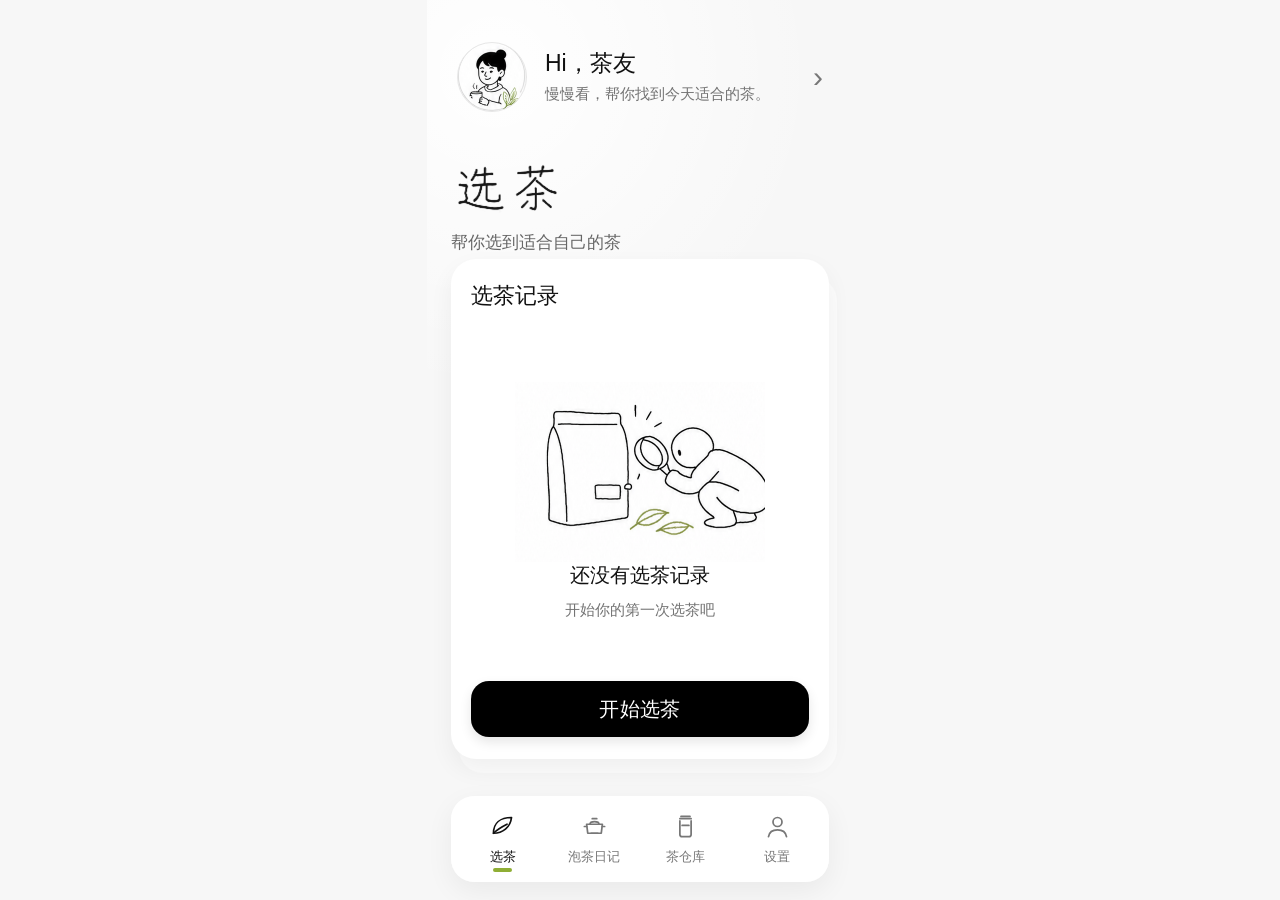
==== index.html @ 0ac6d359 "chore: import guancha competition mvp snapshot" ====
<!doctype html>
<html lang="zh-CN">
  <head>
    <meta charset="UTF-8" />
    <meta name="viewport" content="width=device-width, initial-scale=1.0" />
    <meta name="theme-color" content="#F7F7F7" />
    <title>观茶 · 选茶原型</title>
    <link rel="stylesheet" href="styles.css" />
  </head>
  <body>
    <main class="prototype-shell" aria-label="观茶移动端交互原型">
      <section class="app-screen" id="app" aria-live="polite"></section>
    </main>
    <div class="toast" id="toast" role="status" aria-live="polite"></div>
    <input id="album-input" type="file" accept="image/jpeg,image/png" hidden />
    <input id="camera-input" type="file" accept="image/jpeg,image/png" capture="environment" hidden />
    <input id="candidate-image-input" type="file" accept="image/jpeg,image/png" hidden />
    <script src="frontend/stores.js?v=2"></script>
    <script src="frontend/api-client.js"></script>
    <script src="frontend/public-config.js"></script>
    <script src="frontend/adapters.js"></script>
    <script src="frontend/job-poller.js"></script>
    <script src="app.js"></script>
  </body>
</html>
---- styles.css ----
:root {
  --page: #f7f7f7;
  --paper: #ffffff;
  --ink: #111111;
  --muted: #737373;
  --line: #e7e7e7;
  --line-strong: #181818;
  --tea: #b8c878;
  --tea-dark: #8fae35;
  --tea-wash: #f3f6e9;
  --shadow: 0 12px 32px rgba(25, 25, 20, .055), 0 2px 5px rgba(25, 25, 20, .025);
  --r-lg: 24px;
  --r-md: 16px;
  --r-sm: 12px;
  font-family: "Alibaba PuHuiTi 2.0 55 Regular", "Alibaba PuHuiTi 2.0 45 Light", "Microsoft YaHei", "PingFang SC", "Noto Sans CJK SC", Arial, sans-serif;
  color: var(--ink);
  background: var(--page);
  font-synthesis: none;
}

* { box-sizing: border-box; }
html, body { min-height: 100%; margin: 0; background: var(--page); }
button, input, textarea { font: inherit; }
button { color: inherit; cursor: pointer; }
button:focus-visible, input:focus-visible, textarea:focus-visible { outline: 2px solid var(--tea-dark); outline-offset: 3px; }

.prototype-shell {
  position: relative;
  width: min(100%, 426px);
  min-height: 100dvh;
  margin: 0 auto;
  overflow: hidden;
  background: radial-gradient(circle at 16% 8%, rgba(255,255,255,.98), rgba(247,247,247,0) 36%), var(--page);
}
.page { min-height: 100dvh; padding: 20px 24px 124px; }
.page-tight { padding-bottom: 104px; }
.scroll-page { overflow-y: auto; }
.visually-hidden { position:absolute; width:1px; height:1px; padding:0; margin:-1px; overflow:hidden; clip:rect(0,0,0,0); white-space:nowrap; border:0; }

/* shared controls */
.icon-btn, .round-icon {
  display: grid; place-items: center; width: 42px; height: 42px; border: 1px solid var(--line); border-radius: 50%; background: rgba(255,255,255,.72);
}
.icon-btn svg, .round-icon svg { width: 22px; height: 22px; stroke-width: 1.8; }
.back-btn { margin-bottom: 28px; }
.primary-btn {
  display:flex; align-items:center; justify-content:center; gap:8px; width:100%; height:56px; border:0; border-radius: 18px; background:#000; color:#fff; font-size:20px; font-weight:600; letter-spacing:.02em;
  box-shadow: 0 5px 12px rgba(0,0,0,.10);
}
.primary-btn:disabled { background:#e1e1e1; color:#aaa; box-shadow:none; cursor:not-allowed; }
.secondary-btn { height:44px; border:1px solid var(--line); border-radius:14px; background:var(--paper); padding:0 16px; font-size:14px; }
.ghost-btn { border:0; background:transparent; color:var(--muted); padding:8px; }
.card { background: rgba(255,255,255,.96); border:1px solid rgba(255,255,255,.9); border-radius:var(--r-lg); box-shadow:var(--shadow); }
.mini-chip, .need-chip { display:inline-flex; align-items:center; min-height:30px; padding:4px 11px; border-radius:999px; background:#f5f5f5; font-size:14px; color:#3d3d3d; white-space:nowrap; }
.need-chip::before { content:""; width:5px; height:5px; margin-right:10px; border-radius:50%; background:var(--tea-dark); }
.need-chip:first-child::before { display:none; }
.leaf-mark { display:inline-flex; color:var(--tea-dark); line-height:1; }
.leaf-mark svg { stroke-width:1.25; }
.soft-note { color:var(--muted); font-size:13px; line-height:1.6; }

/* home */
.home-page { padding-top:42px; }
.home-greeting { display:grid; grid-template-columns:76px 1fr 28px; align-items:center; column-gap:12px; margin:0 6px 46px; }
.greeting-avatar { display:grid; place-items:center; width:70px; height:70px; border:1px solid var(--line); border-radius:50%; background:#fff url("assets/ui/选茶空状态.png") -31px -55px / 426px 923px no-repeat; }
.greeting-title { font-size:23px; font-weight:500; line-height:1.2; }
.greeting-copy { margin-top:8px; color:var(--muted); font-size:15px; }
.greeting-arrow { justify-self:end; color:#777; font-size:30px; font-weight:200; }
.wordmark { display:block; max-width:100%; height:auto; object-fit:contain; object-position:left center; }
.wordmark--select-tea { width:113px; margin:0; }
.wordmark--add-candidate { width:188px; margin:0 0 27px; }
.wordmark--analysis-result { width:158px; margin:0 0 14px; }
.wordmark--updated-judgment { width:221px; margin:0 0 12px; }
.wordmark--ask-merchant { width:86px; }
.wordmark--source-add { width:130px; margin:0 0 16px; }
.title-sub { margin:13px 0 5px; color:#666; font-size:17px; }
.record-panel { position:relative; display:flex; min-height:500px; flex-direction:column; padding:22px 20px; }
.record-panel::after { content:""; position:absolute; z-index:-1; inset:18px -8px -14px 8px; border-radius:var(--r-lg); background:rgba(255,255,255,.62); }
.panel-head { display:flex; align-items:center; justify-content:space-between; margin-bottom:14px; font-size:22px; }
.view-all { border:0; background:transparent; color:#555; font-size:14px; }
.empty-record { display:flex; min-height:356px; flex-direction:column; align-items:center; justify-content:center; text-align:center; }
.home-scene { display:block; width:250px; height:180px; margin-top:-5px; background-image:url("assets/ui/选茶空状态.png"); background-repeat:no-repeat; background-size:426px 923px; background-position:-88px -401px; }
.empty-record h3 { margin:0 0 12px; font-size:20px; font-weight:500; }
.empty-record p { margin:0; color:var(--muted); font-size:15px; }
.record-action { flex:0 0 auto; margin-top:auto; }
.history-list { display:grid; gap:18px; padding-bottom:20px; }
.history-item { display:grid; grid-template-columns:100px minmax(0,1fr) 22px; align-items:center; gap:10px; padding:8px; border:1px solid #f1f1f1; border-radius:20px; background:#fff; box-shadow:0 7px 18px rgba(0,0,0,.035); }
.history-art { width:100px; height:100px; border-radius:18px; background:#f7f7f7; }
.history-meta { color:#666; font-size:12px; white-space:nowrap; }
.history-name { margin:6px 0 4px; overflow:hidden; font-size:16px; font-weight:400; line-height:1.3; text-align:left; text-overflow:ellipsis; white-space:nowrap; }
.history-status { overflow:hidden; color:#777; font-size:12px; text-align:left; text-overflow:ellipsis; white-space:nowrap; }
.history-status::before { content:""; display:inline-block; width:8px; height:8px; margin-right:6px; border-radius:50%; background:var(--tea-dark); }
.history-tags { display:flex; gap:6px; margin-top:7px; }
.history-tags span { padding:3px 8px; border-radius:99px; background:#f5f5f5; font-size:11px; color:#666; }
.history-arrow { font-size:30px; color:#777; font-weight:200; }

.tabbar { position:fixed; z-index:8; bottom:18px; left:50%; transform:translateX(-50%); width:min(calc(100vw - 48px), 378px); display:grid; grid-template-columns:repeat(4,1fr); gap:4px; padding:10px 8px; border-radius:23px; background:rgba(255,255,255,.94); box-shadow:0 9px 28px rgba(0,0,0,.06); backdrop-filter:blur(12px); }
.tab { position:relative; display:grid; justify-items:center; gap:4px; min-height:66px; padding:7px 0 3px; border:0; background:transparent; border-radius:15px; color:#777; font-size:13px; }
.tab svg { width:27px; height:27px; stroke-width:1.55; }
.tab.active { color:#111; }
.tab.active::after { content:""; position:absolute; bottom:0; width:19px; height:4px; border-radius:99px; background:var(--tea-dark); }

/* form and candidates */
.need-card { position:relative; padding:15px 16px; margin-bottom:18px; min-height:98px; overflow:hidden; }
.need-card .leaf-float { position:absolute; right:20px; bottom:17px; color:#d7e4aa; transform:rotate(-18deg); }
.need-card .leaf-float svg { width:34px; height:34px; stroke-width:1.25; }
.need-head { display:flex; align-items:center; justify-content:space-between; margin-bottom:12px; font-size:21px; }
.edit-need { display:flex; gap:6px; align-items:center; border:0; background:transparent; color:#666; font-size:14px; }
.edit-need svg { width:17px; height:17px; }
.need-chips { display:flex; align-items:center; gap:7px; flex-wrap:wrap; }
.candidate-panel { position:relative; min-height:510px; padding:24px 16px 22px; }
.candidate-panel.no-offset::after { display:none; }
.candidate-panel-title { display:flex; align-items:baseline; justify-content:flex-start; gap:11px; margin:0 0 22px; font-size:20px; font-weight:500; line-height:1.35; }
.candidate-panel-title span { color:var(--ink); font-size:19px; font-weight:400; }
.candidate-empty { display:flex; min-height:330px; align-items:center; flex-direction:column; justify-content:center; text-align:center; }
.candidate-scene { display:block; width:300px; height:215px; background-image:url("assets/ui/候选空状态.png"); background-repeat:no-repeat; background-size:426px 923px; background-position:-63px -402px; }
.candidate-empty h3 { margin:20px 0 8px; font-size:21px; font-weight:500; }
.candidate-empty p { margin:0; color:#777; font-size:14px; line-height:1.8; }
.candidate-list { display:grid; gap:14px; }
.candidate-row { display:grid; grid-template-columns:96px minmax(0,1fr) 30px; gap:10px; align-items:center; min-height:128px; padding:12px; border:1px solid #ececec; border-radius:20px; background:#fff; box-shadow:0 6px 17px rgba(0,0,0,.035); }
.candidate-art { display:block; width:96px; height:96px; border-radius:18px; background:#f7f7f7; }
.candidate-image-slot { position:relative; display:block; width:96px; height:96px; }
.candidate-image-slot .candidate-art { position:absolute; inset:0; }
.candidate-image-thumb { display:block; width:96px; height:96px; border-radius:18px; background:#f7f7f7; object-fit:cover; }
.candidate-image-add { position:absolute; right:-5px; bottom:-5px; display:grid; place-items:center; width:28px; height:28px; padding:0; border:2px solid #fff; border-radius:50%; background:var(--tea-dark); color:transparent; font-size:0; line-height:1; box-shadow:0 2px 8px rgba(0,0,0,.16); }
.candidate-image-add::before,.candidate-image-add::after { position:absolute; width:13px; height:3px; border-radius:99px; background:#fff; content:""; }
.candidate-image-add::after { transform:rotate(90deg); }
.candidate-name { overflow:hidden; font-size:18px; font-weight:400; letter-spacing:-.035em; line-height:1.35; text-overflow:ellipsis; white-space:nowrap; }
.candidate-type { margin-top:8px; color:#555; font-size:15px; }
.candidate-read { margin-top:12px; color:#555; font-size:14px; }
.candidate-read::before { content:""; display:inline-block; width:9px; height:9px; margin-right:7px; border-radius:50%; background:var(--tea-dark); }
.candidate-extract { margin-top:7px; color:#666; font-size:13px; line-height:1.4; }
.remove-candidate { align-self:start; width:30px; height:30px; border:0; border-radius:50%; background:#f7f7f7; font-size:25px; font-weight:200; line-height:1; }
.candidate-more { margin:30px 0 10px; color:#777; text-align:center; font-family:"STKaiti","KaiTi",serif; font-size:17px; }
.candidate-more::before, .candidate-more::after { content:"⌁"; margin:0 14px; color:var(--tea-dark); font-family:"Microsoft YaHei",sans-serif; }
.bottom-actions { position:fixed; z-index:8; bottom:23px; left:50%; display:grid; grid-template-columns:1fr 58px; gap:14px; width:min(calc(100vw - 48px), 378px); transform:translateX(-50%); }
.add-round { position:relative; display:grid; width:58px; height:58px; place-items:center; border:0; border-radius:50%; background:#000; color:#fff; font-size:0; line-height:1; }
.add-round::before, .add-round::after { position:absolute; width:24px; height:4px; border-radius:99px; background:#fff; content:""; }
.add-round::after { transform:rotate(90deg); }

/* O1/O2 preference */
.preference-page { padding-top:25px; }
.progress-mark { display:flex; justify-content:center; gap:7px; margin:3px 0 36px; }
.progress-mark span { width:21px; height:3px; border-radius:999px; background:#ddd; }
.progress-mark span.active { background:#111; }
.preference-page h1 { margin:0; font-size:34px; letter-spacing:-.04em; }
.preference-page .lead { margin:12px 0 26px; color:#656565; font-size:16px; line-height:1.6; }
.preference-categories { display:grid; gap:12px; }
.drink-group { overflow:hidden; border:1px solid #e8e8e8; border-radius:20px; background:#fff; }
.drink-main { display:grid; grid-template-columns:52px 1fr 30px 26px; align-items:center; gap:10px; min-height:76px; padding:12px; }
.drink-icon { width:48px; height:48px; border:1px solid #ebebeb; border-radius:13px; background:#fbfbfb; object-fit:contain; padding:7px; }
.drink-main-title { font-size:20px; font-weight:500; }
.drink-count { margin-top:3px; color:#777; font-size:12px; }
.selection-check { width:26px; height:26px; display:grid; place-items:center; border-radius:50%; background:#111; color:#fff; font-size:16px; }
.chevron { border:0; background:transparent; padding:2px; font-size:26px; line-height:1; }
.drink-options { display:grid; grid-template-columns:repeat(2,1fr); gap:10px; padding:0 12px 14px; }
.option-btn { min-height:46px; border:1px solid #e8e8e8; border-radius:12px; background:#fff; font-size:16px; }
.option-btn.selected { border:1.5px solid #111; background:#fff; }
.preference-footer { position:fixed; z-index:8; bottom:22px; left:50%; width:min(calc(100vw - 40px),350px); transform:translateX(-50%); }
.preference-footer .skip { width:100%; margin:13px 0 0; border:0; background:transparent; color:#777; font-size:14px; }
.sweetness-card, .flavor-card { padding:20px 16px; margin-top:18px; }
.card-title-row { display:flex; justify-content:space-between; align-items:center; font-size:22px; }
.slider-wrap { margin-top:28px; padding:10px 2px 0; }
.sweet-slider { width:100%; appearance:none; height:5px; border-radius:99px; background:linear-gradient(to right, #111 0 var(--p), #e5e5e5 var(--p) 100%); }
.sweet-slider::-webkit-slider-thumb { appearance:none; width:18px; height:18px; border-radius:50%; background:#111; box-shadow:0 0 0 10px rgba(255,255,255,.7), 0 8px 22px rgba(0,0,0,.12); }
.sweet-labels { display:grid; grid-template-columns:repeat(5,1fr); margin-top:18px; color:#9a9a9a; font-size:12px; text-align:center; }
.sweet-labels span.active { color:#111; font-weight:600; }
.sweet-value { display:inline-flex; min-height:33px; align-items:center; padding:4px 11px; border-radius:999px; background:var(--tea-wash); font-size:14px; }
.flavor-grid { display:grid; grid-template-columns:repeat(4,1fr); gap:17px 10px; margin-top:24px; }
.flavor-item { display:grid; justify-items:center; gap:7px; border:0; background:transparent; padding:0; color:#666; font-size:13px; }
.flavor-item img { width:57px; height:57px; border-radius:50%; object-fit:contain; padding:4px; background:#f3f3f3; }
.flavor-item.selected img { outline:2px solid var(--tea-dark); outline-offset:3px; background:#eef3df; }
.flavor-item.selected { color:#111; font-weight:600; }

/* Analysis and result */
.analysis-page { display:flex; min-height:100dvh; flex-direction:column; align-items:center; justify-content:center; padding:20px 36px; text-align:center; }
.analysis-page img { width:210px; height:210px; object-fit:contain; }
.analysis-page h1 { margin:30px 0 9px; font-family:"STKaiti","KaiTi",serif; font-size:36px; font-weight:400; }
.analysis-page p { margin:0; color:#777; font-size:15px; }
.analysis-dots { display:flex; gap:7px; margin-top:22px; }
.analysis-dots i { width:6px; height:6px; border-radius:50%; background:#d7d7d7; animation:pulse 1s infinite ease-in-out; }
.analysis-dots i:nth-child(2) { animation-delay:.16s; }.analysis-dots i:nth-child(3) { animation-delay:.32s; }
@keyframes pulse { 50% { transform:translateY(-4px); background:var(--tea-dark); } }

.result-page { padding:20px 20px 100px; }
.result-page .back-btn { margin-bottom:19px; }
.analysis-note { display:flex; align-items:center; gap:9px; margin:-10px 0 24px; color:#555; font-size:15px; }
.analysis-note i { width:11px; height:11px; border-radius:50%; background:var(--tea-dark); }
.result-need { margin-bottom:12px; }
.result-stage { position:relative; touch-action:pan-y; }
.result-stage::before, .result-stage::after { content:""; position:absolute; z-index:0; top:48px; bottom:49px; width:28px; border-radius:24px; background:#fff; box-shadow:var(--shadow); }
.result-stage::before { left:-38px; }.result-stage::after { right:-38px; }
.carousel-meta { display:flex; justify-content:flex-end; align-items:center; gap:12px; margin:0 6px 10px; color:#333; font-size:15px; }
.dots { display:flex; gap:8px; }
.dots i { width:10px; height:10px; border-radius:50%; background:#ddd; }.dots i.active { background:var(--tea-dark); }
.result-card { position:relative; z-index:1; overflow:hidden; padding:14px 14px 0; min-height:560px; }
.priority-label { display:flex; align-items:center; justify-content:center; width:max-content; margin:4px auto 14px; padding:7px 16px; border-radius:999px; background:var(--tea-wash); font-size:15px; }
.result-scroll { max-height:calc(100dvh - 440px); min-height:360px; overflow-y:auto; overscroll-behavior:contain; padding:0 5px 82px; scrollbar-width:thin; }
.result-hero { display:grid; grid-template-columns:115px 1fr; gap:15px; align-items:center; padding:12px 6px 18px; border-bottom:1px solid var(--line); }
.result-art { display:block; width:115px; height:115px; border-radius:20px; background:#f7f7f7; }
.result-image-gallery { display:flex; width:115px; height:115px; overflow-x:auto; overflow-y:hidden; border-radius:20px; background:#f7f7f7; scroll-snap-type:x mandatory; scrollbar-width:none; }
.result-image-gallery::-webkit-scrollbar { display:none; }
.result-image-slide { flex:0 0 115px; width:115px; height:115px; object-fit:cover; scroll-snap-align:start; }
.ref-art { background-repeat:no-repeat; background-size:426px 923px; }
.ref-art--can { background-image:url("assets/ui/候选茶非空状态.png"); background-position:-48px -366px; }
.ref-art--gaiwan { background-image:url("assets/ui/候选茶非空状态.png"); background-position:-48px -534px; }
.ref-art--history { background-image:url("assets/ui/选茶非空状态.png"); background-position:-48px -336px; }
.ref-art--history-2 { background-image:url("assets/ui/选茶非空状态.png"); background-position:-48px -472px; }
.ref-art--history-3 { background-image:url("assets/ui/选茶非空状态.png"); background-position:-48px -608px; }
.result-name { font-size:25px; font-weight:500; line-height:1.22; }.result-type { margin-top:8px; font-size:16px; color:#444; }
.result-section { padding:19px 6px; border-bottom:1px solid var(--line); }
.result-section:last-child { border-bottom:0; }
.result-section h3 { display:flex; gap:8px; align-items:center; margin:0 0 11px; font-size:19px; font-weight:500; }.result-section h3 .leaf-mark { font-size:20px; }
.result-section ul { margin:0; padding-left:22px; color:#3e3e3e; font-size:15px; line-height:1.7; }.result-section li::marker { color:var(--tea-dark); }
.evidence-section li { margin:0 0 12px; padding-left:1px; list-style-position:outside; }
.evidence-section b, .evidence-section .evidence-value, .evidence-section small { display:block; }
.evidence-section b { color:#242424; font-weight:500; }
.evidence-section .evidence-value { margin-top:2px; color:#333; }
.evidence-section small { margin-top:2px; color:#777; font-size:13px; line-height:1.45; }
.change-chips { display:flex; flex-wrap:wrap; gap:8px; }.change-chip { padding:8px 10px; border:1px solid #edf0e2; border-radius:10px; background:#fbfcf8; font-size:13px; }.change-chip::before { content:"✓"; display:inline-grid; place-items:center; width:17px; height:17px; margin-right:5px; border-radius:50%; background:var(--tea-dark); color:#fff; font-size:12px; }
.decision-change { display:flex; align-items:center; gap:8px; flex-wrap:wrap; color:#555; font-size:14px; }.decision-change span { padding:6px 9px; border-radius:9px; background:#f5f5f5; }.decision-change b { color:var(--tea-dark); font-size:23px; font-weight:400; }
.result-hint { margin:14px 0 4px; color:#777; text-align:center; font-family:"STKaiti","KaiTi",serif; font-size:15px; }
.result-options { display:flex; justify-content:space-between; margin:10px 8px 13px; }.result-options button { border:1px solid #e9e9e9; border-radius:999px; background:#fff; padding:7px 12px; color:#555; font-size:13px; }
.result-actions { position:fixed; z-index:8; bottom:21px; left:50%; width:min(calc(100vw - 48px),378px); transform:translateX(-50%); }
.result-secondary-action { display:block; width:100%; margin:8px 0 0; border:0; background:transparent; color:#666; font-size:14px; }

/* overlays */
.overlay { position:absolute; z-index:20; inset:0; display:flex; align-items:flex-end; width:100%; min-height:100dvh; background:rgba(0,0,0,.28); backdrop-filter:blur(4px); }
.sheet { width:100%; max-height:88dvh; overflow-y:auto; border-radius:28px 28px 0 0; background:#fff; padding:14px 20px calc(24px + env(safe-area-inset-bottom)); box-shadow:0 -8px 30px rgba(0,0,0,.11); }
.sheet-handle { width:42px; height:5px; margin:0 auto 24px; border-radius:99px; background:#d9d9d9; }
.sheet-title-row { display:flex; justify-content:space-between; align-items:center; margin-bottom:15px; }.sheet-title { margin:0; font-family:"STKaiti","KaiTi",serif; font-size:34px; font-weight:400; }.sheet-close { border:0; background:#f7f7f7; width:42px; height:42px; border-radius:50%; font-size:31px; font-weight:200; }
.source-choice { display:grid; grid-template-columns:55px 1fr 24px; align-items:center; gap:14px; width:100%; min-height:82px; margin-top:14px; padding:12px 15px; border:1px solid #e8e8e8; border-radius:18px; background:#fff; font-size:20px; text-align:left; }.source-choice svg { width:28px; height:28px; }.source-choice > span:first-child { display:grid; place-items:center; width:52px; height:52px; border-radius:50%; background:var(--tea-wash); }.source-choice > span:last-child { font-size:32px; font-weight:200; }
.modal { position:absolute; z-index:22; inset:0; display:grid; place-items:center; padding:20px; background:rgba(0,0,0,.24); backdrop-filter:blur(3px); }.modal-box { width:min(100%,350px); padding:22px; border-radius:24px; background:#fff; box-shadow:var(--shadow); }.modal-box h2 { margin:0 0 18px; font-size:23px; }.form-row { display:grid; gap:7px; margin-bottom:14px; }.form-row label { font-size:14px; color:#555; }.form-row input { width:100%; min-height:44px; border:1px solid #ddd; border-radius:11px; padding:10px 12px; background:#fff; }.modal-actions { display:flex; justify-content:flex-end; gap:9px; margin-top:18px; }
.camera-sheet { padding:14px 20px 28px; }.camera-preview { display:grid; place-items:center; width:100%; aspect-ratio:3 / 4; overflow:hidden; border-radius:22px; background:#1d1d1d; }.camera-preview video { width:100%; height:100%; object-fit:cover; transform:scaleX(-1); }.camera-fallback { padding:20px; color:#fff; text-align:center; line-height:1.7; }.camera-actions { display:grid; grid-template-columns:48px 1fr 48px; align-items:center; gap:16px; margin-top:17px; }.camera-actions button { border:0; background:transparent; }.camera-capture { width:62px; height:62px; justify-self:center; border:7px solid #111 !important; border-radius:50%; background:#fff !important; box-shadow:inset 0 0 0 5px #fff; }.camera-cancel { width:44px; height:44px; border-radius:50%; background:#f6f6f6 !important; font-size:28px; }
.ask-sheet { max-height:91dvh; }.ask-target { margin:0 0 8px; font-size:19px; }.ask-tip { display:flex; gap:8px; align-items:center; margin:0 0 18px; color:#777; font-size:14px; }.ask-tip i { width:9px; height:9px; border-radius:50%; background:var(--tea-dark); }.question-card { position:relative; margin:12px 0; padding:16px 88px 14px 15px; border:1px solid #e8e8e8; border-radius:17px; }.question-no { display:inline-grid; place-items:center; width:25px; height:25px; margin-right:7px; border-radius:50%; background:var(--tea); color:#fff; font-size:14px; }.question-text { font-size:17px; font-weight:500; line-height:1.48; }.question-reason { margin:12px 0 0 34px; padding-top:10px; border-top:1px dashed #e5e5e5; color:#777; font-size:13px; line-height:1.55; }.copy-btn { position:absolute; top:16px; right:14px; border:1px solid #e5e5e5; border-radius:10px; background:#fff; padding:7px 9px; font-size:14px; }.copy-all { display:flex; align-items:center; justify-content:center; width:100%; min-height:45px; margin:16px 0; border:1px solid #e5e5e5; border-radius:13px; background:#fff; font-size:17px; }.reply-label { display:block; margin:17px 0 9px; font-size:17px; font-weight:500; }.reply-box { width:100%; min-height:104px; resize:vertical; border:1px solid #ddd; border-radius:13px; padding:12px; color:#333; background:#fcfcfc; line-height:1.6; }.privacy { margin:8px 0 16px; color:#777; font-size:13px; }.privacy::before { content:"🔒"; color:var(--tea-dark); margin-right:6px; }
.toast { position:fixed; z-index:40; left:50%; bottom:98px; transform:translate(-50%, 16px); padding:10px 15px; border-radius:99px; color:white; background:rgba(15,15,15,.88); opacity:0; pointer-events:none; font-size:14px; transition:.2s; }.toast.show { transform:translate(-50%,0); opacity:1; }

/* secondary tabs */
.stub-page { display:flex; min-height:100dvh; flex-direction:column; align-items:center; justify-content:center; padding:30px; text-align:center; }.stub-page h1 { font-family:"STKaiti","KaiTi",serif; font-weight:400; font-size:43px; }.stub-page p { color:#777; line-height:1.7; }.stub-page img { width:170px; height:170px; object-fit:contain; }

/* 茶仓库与泡茶日记：以已生成 UI 的留白、卡片比例和按钮位置为准。 */
.desktop-wordmark { margin:25px 0 4px; min-height:52px; }.desktop-wordmark img { display:block; max-width:100%; height:58px; object-fit:contain; object-position:left center; }.desktop-wordmark span { font-family:"Alibaba PuHuiTi 2.0 55 Regular","Microsoft YaHei",sans-serif; font-size:42px; font-weight:400; line-height:1.2; }.feature-title { margin-top:27px; }.feature-title img { height:62px; }.detail-title img { height:47px; }.feature-sub { margin:4px 0 28px; color:#777; font-size:16px; line-height:1.55; }.fallback-title { margin:28px 0 42px; font-family:"Alibaba PuHuiTi 2.0 55 Regular","Microsoft YaHei",sans-serif; font-size:42px; font-weight:400; letter-spacing:.02em; }.fallback-title.small { margin-bottom:7px; font-size:36px; }.screen-bottom { display:grid; gap:12px; margin-top:28px; padding-bottom:22px; }.screen-bottom .primary-btn { min-height:63px; }.text-link { border:0; background:transparent; color:#444; font-size:16px; line-height:1.5; text-decoration:underline; text-decoration-color:#d5dfab; text-underline-offset:6px; }.secondary-btn { min-height:42px; padding:0 14px; border:1px solid #dedede; border-radius:13px; background:#fff; color:#333; font-size:15px; }.icon-btn { display:grid; place-items:center; width:52px; height:52px; border:1px solid #e5e5e5; border-radius:50%; background:#fff; color:#111; }.back-btn { margin-top:2px; }.card { border:0; border-radius:25px; background:#fff; box-shadow:0 10px 24px rgba(25,25,25,.055); }

/* 选茶后：带回观茶 */
.ownership-page { padding:22px 24px 34px; }.ownership-summary { position:relative; display:grid; grid-template-columns:142px 1fr; gap:14px; align-items:center; padding:26px 20px; }.ownership-summary .tea-art { width:128px; height:128px; border-radius:18px; }.ownership-summary h2 { margin:0; font-size:26px; font-weight:500; }.ownership-summary p { margin:8px 0 16px; color:#555; font-size:16px; }.need-chips { display:flex; flex-wrap:wrap; gap:8px; }.need-chip { padding:7px 12px; border-radius:99px; background:#f5f5f5; font-size:14px; white-space:nowrap; }.leaf-float { position:absolute; top:25px; right:24px; color:#d7e2a3; }.ownership-hint { margin:36px 0 28px; color:#999; text-align:center; font-size:16px; }.ownership-options { display:grid; gap:20px; }.ownership-option { display:grid; grid-template-columns:130px 1fr 32px; gap:18px; align-items:center; width:100%; min-height:180px; padding:18px; border:1px solid #e5e5e5; border-radius:25px; background:#fff; text-align:left; }.ownership-option.selected { border-color:#b6c875; box-shadow:inset 0 0 0 1px #d7e4ad; }.ownership-art { width:126px; height:126px; border-radius:18px; background-color:#fafafa; }.ownership-option b { display:block; margin-bottom:12px; font-size:27px; font-weight:500; }.ownership-option small { display:block; color:#777; font-size:16px; line-height:1.55; }.radio-dot { display:grid; place-items:center; width:31px; height:31px; border:2px solid #ddd; border-radius:50%; color:#fff; }.radio-dot.selected { border-color:#111; background:#111; }

/* 茶仓库 */
.warehouse-page,.journal-page,.settings-page { padding:24px 24px 134px; }.warehouse-page .home-greeting,.journal-page .home-greeting,.settings-page .home-greeting { margin:4px 0 66px; }.warehouse-page .feature-title { margin-top:0; }.warehouse-screen { position:relative; width:100%; height:100dvh; min-height:0; overflow:hidden; }.manual-stock { position:absolute; z-index:8; top:188px; right:24px; display:flex; align-items:center; gap:6px; min-height:47px; padding:0 17px; border:1.5px solid #222; border-radius:18px; background:#fff; font-size:16px; }.warehouse-section { margin-top:36px; }.warehouse-section h2,.choose-list h2 { margin:0 0 17px 10px; font-size:26px; font-weight:500; }.paused-section { margin-top:42px; }.warehouse-card { position:relative; margin:0 0 20px; overflow:hidden; }.warehouse-main { display:grid; grid-template-columns:132px 1fr 22px; gap:15px; align-items:center; width:100%; min-height:194px; padding:18px; border:0; background:#fff; text-align:left; }.warehouse-art { width:132px; height:132px; border-radius:20px; background-color:#f8f8f8; }.warehouse-copy { min-width:0; }.warehouse-copy h3 { margin:0 0 8px; font-size:27px; font-weight:500; }.warehouse-copy p { display:flex; align-items:center; gap:8px; margin:0 0 10px; color:#666; font-size:16px; }.warehouse-copy p i { width:13px; height:13px; border-radius:50%; background:#9fbd3e; }.warehouse-copy small { color:#777; font-size:15px; }.warehouse-copy hr { margin:15px 0 11px; border:0; border-top:1px dashed #ddd; }.warehouse-meta { display:flex; gap:12px; color:#777; font-size:13px; white-space:nowrap; }.warehouse-meta span { display:flex; align-items:center; gap:4px; }.warehouse-arrow { color:#555; }.brew-this,.resume-tea { position:absolute; top:25px; right:24px; min-height:39px; padding:0 13px; border:1px solid #b8c878; border-radius:16px; background:#fff; color:#333; font-size:14px; }.brew-this { display:flex; align-items:center; gap:5px; }.brew-this svg { color:#a9bc53; }.resume-tea { color:#8fae35; }.simple-empty { display:grid; justify-items:center; gap:14px; padding:42px 20px; color:#777; text-align:center; }.simple-empty span { color:#afc564; }.tea-detail-hero { display:grid; grid-template-columns:142px 1fr; gap:18px; align-items:center; padding:22px; }.detail-art { width:142px; height:142px; border-radius:20px; background-color:#f8f8f8; }.tea-detail-hero h2 { margin:0 0 10px; font-size:27px; font-weight:500; }.tea-detail-hero p { margin:0 0 12px; color:#666; font-size:16px; }.tea-detail-hero small { display:block; margin-top:12px; color:#888; }.tea-status { display:inline-block; padding:6px 11px; border-radius:99px; font-size:13px; }.tea-status.drinking { background:#f1f6df; color:#809b22; }.tea-status.paused { background:#f4f4f4; color:#777; }.tea-status.finished { background:#fbefed; color:#a26e67; }.detail-list { margin-top:17px; padding:22px; }.detail-list h3 { margin:0 0 15px; font-size:21px; font-weight:500; }.detail-list p { margin:9px 0; color:#666; font-size:15px; line-height:1.65; }.status-switch { display:grid; grid-template-columns:repeat(3,1fr); gap:8px; margin-top:18px; }.status-switch button { min-height:40px; border:1px solid #e5e5e5; border-radius:11px; background:#fff; color:#666; font-size:13px; }.status-switch button.on { border-color:#9dbb42; background:#f4f8e7; color:#718b1d; }.stock-form { display:grid; gap:22px; padding:0 2px 24px; }.stock-form label { display:grid; gap:9px; font-size:18px; }.stock-form label em,.stock-form label span { color:#999; font-size:13px; font-style:normal; font-weight:400; }.stock-form input,.stock-form select { width:100%; min-height:52px; border:1px solid #dedede; border-radius:14px; padding:0 14px; background:#fff; color:#333; font:inherit; }.form-tip { margin:0; color:#888; font-size:14px; line-height:1.65; }

/* 月历与当天记录 */
.journal-page .feature-title { margin-top:0; }.calendar-card { padding:25px 16px 16px; }.calendar-head { display:flex; align-items:center; justify-content:space-between; padding:0 8px 20px; }.calendar-head h2 { margin:0; font-size:27px; font-weight:500; }.calendar-head div { display:flex; gap:10px; }.calendar-head button { display:grid; place-items:center; width:47px; height:47px; border:1px solid #e5e5e5; border-radius:14px; background:#fff; }.week-row,.calendar-grid { display:grid; grid-template-columns:repeat(7,1fr); gap:9px; text-align:center; }.week-row { margin-bottom:12px; color:#333; font-size:16px; }.calendar-grid { min-height:376px; }.calendar-blank { min-height:65px; }.calendar-day { position:relative; min-height:68px; border:1px solid #ededed; border-radius:13px; background:#fff; color:#333; font-size:19px; }.calendar-day.selected { border:2px solid #111; }.calendar-day.future { color:#d0d0d0; background:#fafafa; }.calendar-day i { position:absolute; left:50%; bottom:9px; width:10px; height:10px; transform:translateX(-50%); border-radius:50%; background:#a6bd45; }.calendar-summary { display:flex; align-items:center; justify-content:space-between; width:100%; min-height:112px; margin-top:20px; padding:20px; border:1px solid #ececec; border-radius:20px; background:#fff; text-align:left; }.calendar-summary span { display:grid; gap:7px; }.calendar-summary b { font-size:21px; font-weight:500; }.calendar-summary small { color:#777; font-size:15px; }.calendar-summary > b { border:1px solid #111; border-radius:13px; padding:10px 13px; font-size:15px; }.day-page,.choose-tea-page,.prepare-page,.timer-page,.infusion-page,.feedback-page,.advanced-page,.brew-result-page,.record-detail-page,.form-page,.detail-page { padding:22px 24px 118px; }.day-date { margin:24px 0 0; color:#666; font-size:18px; text-align:right; }.day-page .feature-title { margin-top:66px; }.day-records { margin-top:38px; }.day-record { display:grid; grid-template-columns:135px 1fr 20px; gap:17px; align-items:center; width:100%; min-height:180px; padding:20px; border:0; text-align:left; }.day-art { width:135px; height:135px; border-radius:20px; background-color:#f8f8f8; }.day-record h3 { margin:0 0 8px; font-size:26px; font-weight:500; }.day-record b { color:#444; font-size:16px; font-weight:400; }.day-record p { margin:11px 0; color:#777; font-size:14px; }.day-record i { display:inline-block; margin-right:7px; padding:5px 10px; border-radius:99px; background:#f4f4f4; color:#666; font-size:13px; font-style:normal; }.day-empty { display:grid; justify-items:center; gap:13px; min-height:260px; padding:46px 26px; text-align:center; }.day-empty span { color:#b3c765; }.day-empty h2 { margin:0; font-size:21px; font-weight:500; }.day-empty p { margin:0; color:#777; font-size:15px; }

/* 选择茶、准备与计时 */
.choose-list { margin-top:35px; }.choose-tea-row { display:grid; grid-template-columns:92px 1fr 28px; gap:16px; align-items:center; width:100%; min-height:121px; margin-bottom:14px; padding:14px; border:1px solid #e7e7e7; border-radius:19px; background:#fff; text-align:left; }.choose-tea-row.selected { border-color:#adbf62; box-shadow:inset 0 0 0 1px #d8e5af; }.choose-art { width:92px; height:92px; border-radius:16px; background-color:#f8f8f8; }.choose-tea-row b { display:block; margin-bottom:7px; font-size:21px; font-weight:500; }.choose-tea-row small,.choose-tea-row em { display:block; color:#777; font-size:14px; font-style:normal; }.choose-tea-row em { margin-top:7px; color:#999; }.prepare-hero,.infusion-summary { display:grid; grid-template-columns:132px 1fr; gap:17px; align-items:center; padding:21px; }.prepare-art,.infusion-art { width:132px; height:132px; border-radius:18px; background-color:#f8f8f8; }.prepare-hero h2,.infusion-summary h2 { margin:0 0 9px; font-size:27px; font-weight:500; }.prepare-hero p,.infusion-summary p { margin:0; color:#666; font-size:16px; }.prepare-hero small { display:inline-block; margin-top:12px; padding:6px 10px; border-radius:99px; background:#f4f7e9; color:#849b2c; font-size:13px; }.plan-card { margin-top:19px; padding:25px 20px; }.plan-card h2 { margin:0 0 21px; font-size:23px; font-weight:500; }.plan-grid { display:grid; grid-template-columns:repeat(4,1fr); margin-bottom:22px; }.plan-grid span { display:grid; justify-items:center; gap:9px; min-height:83px; border-right:1px solid #e4e4e4; color:#8ba438; }.plan-grid span:last-child { border-right:0; font-size:24px; }.plan-grid b { color:#333; font-size:15px; font-weight:500; }.time-plan { display:flex; justify-content:space-between; align-items:center; padding:16px 0; border-top:1px solid #ededed; border-bottom:1px solid #ededed; font-size:16px; }.time-plan b { font-size:22px; font-weight:500; }.plan-basis { margin:15px 0 0; color:#888; font-size:14px; line-height:1.55; }.timer-page { display:flex; min-height:100dvh; flex-direction:column; align-items:center; padding-top:25px; text-align:center; }.timer-page .back-btn { align-self:flex-start; }.timer-kicker { margin:42px 0 30px; color:#666; font-size:18px; }.timer-ring { display:grid; place-content:center; width:246px; height:246px; border:10px solid #e9ece0; border-radius:50%; box-shadow:inset 0 0 0 2px #c8d58e; }.timer-ring.done { border-color:#b6c875; }.timer-ring b { font-size:50px; font-weight:400; letter-spacing:.03em; }.timer-ring span { margin-top:8px; color:#777; font-size:15px; }.timer-note { margin:30px 0; color:#777; font-size:15px; }.timer-controls { display:grid; grid-template-columns:1fr 1fr; gap:12px; width:100%; }.timer-main,.timer-early { display:flex; align-items:center; justify-content:center; gap:8px; min-height:55px; border:0; border-radius:17px; background:#111; color:#fff; font-size:17px; }.timer-early { border:1px solid #ddd; background:#fff; color:#444; }.timer-finish { width:100%; margin-top:18px; }.infusion-page { text-align:center; }.finish-check { display:grid; place-items:center; width:64px; height:64px; margin:58px auto 19px; border-radius:50%; background:#ecf2d8; color:#89a42f; }.infusion-page h1 { margin:0 0 8px; font-size:31px; font-weight:500; }.infusion-page > p { margin:0; color:#777; }.infusion-summary { margin-top:45px; text-align:left; }

/* 感受、保存结果与设置 */
.feedback-card { padding:22px 19px; }.feedback-card h2 { margin:0 0 13px; font-size:20px; font-weight:500; }.feedback-card h2:not(:first-child) { margin-top:28px; }.feedback-card h2 em { margin-left:6px; color:#ae8a70; font-size:12px; font-style:normal; font-weight:400; }.feedback-card h2 span,.advanced-head b { color:#999; font-size:13px; font-weight:400; }.feedback-options { display:flex; flex-wrap:wrap; gap:9px; }.feedback-options button,.aroma-grid button { min-height:43px; padding:0 14px; border:1px solid #e1e1e1; border-radius:13px; background:#fff; color:#555; font-size:15px; }.feedback-options button.selected,.aroma-grid button.selected,.score-row button.selected { border-color:#a5ba4d; background:#f1f6e0; color:#526719; }.feedback-options.multi button { min-width:calc(33.333% - 6px); }.impression-label { display:grid; gap:10px; margin-top:28px; font-size:20px; }.impression-label span { color:#999; font-size:13px; }.impression-label textarea { min-height:98px; resize:vertical; border:1px solid #dedede; border-radius:14px; padding:12px; font:inherit; line-height:1.6; }.advanced-head { display:flex; align-items:center; justify-content:space-between; }.aroma-grid { display:grid; grid-template-columns:repeat(2,1fr); gap:9px; }.dimension { margin-top:27px; padding-top:21px; border-top:1px solid #ededed; }.dimension h3 { display:grid; gap:5px; margin:0 0 12px; font-size:19px; font-weight:500; }.dimension h3 small { color:#999; font-size:13px; font-weight:400; line-height:1.45; }.score-row { display:grid; grid-template-columns:repeat(5,1fr); gap:9px; }.score-row button { min-height:42px; border:1px solid #e1e1e1; border-radius:12px; background:#fff; font-size:16px; }.brew-result-page { text-align:center; }.result-lead { margin:0 0 29px; color:#777; }.brew-result-card { padding:23px; text-align:left; }.brew-result-card h2 { margin:0 0 12px; font-size:21px; font-weight:500; }.brew-result-card p { color:#555; font-size:15px; line-height:1.7; }.brew-result-card small { color:#999; font-size:13px; }.brew-result-card hr { margin:21px 0; border:0; border-top:1px solid #ececec; }.brew-result-card .suggestion { color:#526719; font-size:21px; font-weight:500; }.record-detail-page .feature-title { margin-top:23px; }.danger-link { display:block; width:100%; min-height:50px; margin-top:23px; border:1px solid #ead9d7; border-radius:14px; background:#fff; color:#a66d67; font-size:16px; }.settings-list { margin-top:32px; overflow:hidden; }.settings-list button { display:flex; align-items:center; justify-content:space-between; width:100%; min-height:70px; padding:0 18px; border:0; border-bottom:1px solid #ededed; background:#fff; color:#333; font-size:17px; text-align:left; }.settings-list button:last-child { border-bottom:0; }.settings-list button span { display:flex; align-items:center; gap:12px; }

@media (max-width: 360px) { .prototype-shell { width:100%; }.page { padding-left:16px; padding-right:16px; }.home-greeting { margin-bottom:42px; }.record-panel { min-height:500px; }.wordmark--select-tea { width:106px; }.candidate-row { grid-template-columns:78px 1fr 29px; }.candidate-art,.candidate-image-slot,.candidate-image-thumb { width:78px; height:78px; }.result-name { font-size:22px; } }

/* Fixed mobile canvas and the selection-page type scale.
   The generated UI images are visual references, but content must scroll within
   a stable 426px canvas instead of enlarging the whole prototype. */
:root {
  --gc-canvas-width: 426px;
  --gc-title-height: 43px;
  --gc-title-height-detail: 36px;
  --gc-heading: 21px;
  --gc-body: 15px;
  --gc-meta: 13px;
}

html,
body {
  width: 100%;
  height: 100%;
  overflow: hidden;
}

.prototype-shell {
  width: min(100%, var(--gc-canvas-width));
  height: 100dvh;
  min-height: 0;
}

.app-screen {
  position: relative;
  z-index: 1;
  width: 100%;
  height: 100%;
  min-height: 0;
  overflow: hidden;
}


.page {
  height: 100dvh;
  min-height: 0;
  overflow-x: hidden;
  overflow-y: auto;
  -webkit-overflow-scrolling: touch;
}

/* Hand-drawn title SVGs have their own intrinsic proportions. Do not scale
   them beyond their designed height; their natural size matches the 选茶 page. */
.desktop-wordmark {
  min-height: var(--gc-title-height);
}

.desktop-wordmark img,
.feature-title img {
  width: auto;
  max-width: 100%;
  height: var(--gc-title-height);
}

.detail-title img {
  height: var(--gc-title-height-detail);
}

.desktop-wordmark span,
.fallback-title {
  font-size: 32px;
}

.feature-sub {
  margin-top: 6px;
  margin-bottom: 22px;
  font-size: var(--gc-body);
}

/* Ownership confirmation: keep both options inside the same mobile column. */
.ownership-summary {
  grid-template-columns: 104px minmax(0, 1fr);
  gap: 12px;
  padding: 18px;
}

.ownership-summary .tea-art,
.ownership-art {
  width: 96px;
  height: 96px;
}

.ownership-summary h2,
.ownership-option b {
  font-size: var(--gc-heading);
}

.ownership-summary p,
.ownership-option small,
.ownership-hint {
  font-size: var(--gc-body);
}

.ownership-option {
  grid-template-columns: 96px minmax(0, 1fr) 28px;
  gap: 12px;
  min-height: 132px;
  padding: 16px;
}

.ownership-option b {
  margin-bottom: 7px;
}

/* Warehouse cards: reserve width for the action chip and never let copy spill. */
.warehouse-section h2,
.choose-list h2 {
  margin-left: 8px;
  font-size: var(--gc-heading);
}

.warehouse-main {
  grid-template-columns: 104px minmax(0, 1fr) 18px;
  gap: 12px;
  min-height: 150px;
  padding: 16px;
}

.warehouse-art {
  width: 104px;
  height: 104px;
  border-radius: 16px;
}

.warehouse-copy h3 {
  max-width: 100%;
  margin-bottom: 6px;
  overflow: hidden;
  font-size: var(--gc-heading);
  font-weight: 500;
  line-height: 1.28;
  text-overflow: ellipsis;
  white-space: nowrap;
}

.warehouse-copy p {
  min-width: 0;
  margin-bottom: 7px;
  overflow: hidden;
  font-size: var(--gc-body);
  text-overflow: ellipsis;
  white-space: nowrap;
}

.warehouse-copy p i {
  flex: 0 0 9px;
  width: 9px;
  height: 9px;
}

.warehouse-copy small,
.warehouse-meta {
  font-size: var(--gc-meta);
}

.warehouse-copy hr {
  margin: 10px 0 8px;
}

.warehouse-meta {
  gap: 7px;
  overflow: hidden;
}

.warehouse-meta span {
  overflow: hidden;
  text-overflow: ellipsis;
}

.brew-this,
.resume-tea {
  top: 14px;
  right: 16px;
  min-height: 33px;
  padding: 0 9px;
  font-size: 12px;
}

.tea-detail-hero {
  grid-template-columns: 108px minmax(0, 1fr);
  gap: 14px;
  padding: 18px;
}

.detail-art {
  width: 108px;
  height: 108px;
}

.tea-detail-hero h2 {
  font-size: var(--gc-heading);
}

.tea-detail-hero p,
.detail-list p {
  font-size: var(--gc-body);
}

/* Calendar and daily record keep the same text hierarchy as 选茶 cards. */
.calendar-card {
  padding: 20px 14px 14px;
}

.calendar-head {
  padding: 0 6px 16px;
}

.calendar-head h2 {
  font-size: var(--gc-heading);
}

.calendar-head button {
  width: 40px;
  height: 40px;
}

.week-row {
  font-size: var(--gc-body);
}

.calendar-grid {
  min-height: 320px;
  gap: 7px;
}

.calendar-blank,
.calendar-day {
  min-height: 58px;
}

.calendar-day {
  font-size: 16px;
}

.calendar-summary {
  min-height: 92px;
  margin-top: 16px;
  padding: 16px;
}

.calendar-summary b {
  font-size: var(--gc-heading);
}

.calendar-summary small,
.calendar-summary > b {
  font-size: var(--gc-body);
}

.day-date {
  margin-top: 18px;
  font-size: var(--gc-body);
}

.day-page .feature-title {
  margin-top: 38px;
}

.day-records {
  display:grid;
  gap:14px;
  margin-top: 26px;
}

.day-record {
  grid-template-columns: 106px minmax(0, 1fr) 18px;
  gap: 12px;
  min-height: 144px;
  padding: 16px;
}

.day-record > span,
.choose-tea-row > span {
  min-width: 0;
}

.day-art {
  width: 106px;
  height: 106px;
  border-radius: 16px;
}

.day-record h3 {
  overflow: hidden;
  font-size: var(--gc-heading);
  line-height: 1.25;
  text-overflow: ellipsis;
  white-space: nowrap;
}

.day-record b {
  font-size: var(--gc-body);
}

.day-record p,
.day-record i {
  font-size: var(--gc-meta);
}

/* Choosing tea and brewing preparation must leave the copy column flexible. */
.choose-tea-row {
  grid-template-columns: 84px minmax(0, 1fr) 26px;
  gap: 12px;
  min-height: 110px;
  padding: 13px;
}

.choose-art {
  width: 84px;
  height: 84px;
}

.choose-tea-row b {
  overflow: hidden;
  font-size: 18px;
  line-height: 1.25;
  text-overflow: ellipsis;
  white-space: nowrap;
}

.choose-tea-row small,
.choose-tea-row em {
  font-size: var(--gc-meta);
}

.prepare-hero,
.infusion-summary {
  grid-template-columns: 104px minmax(0, 1fr);
  gap: 14px;
  padding: 17px;
}

.prepare-hero > div,
.infusion-summary > div {
  min-width: 0;
}

.prepare-art,
.infusion-art {
  width: 104px;
  height: 104px;
}

/* 茶具插图一律在灰色画框中完整居中显示：不裁切、不靠边。 */
.tea-art-frame,
.warehouse-art,
.prepare-art,
.infusion-art,
.detail-art,
.ownership-art {
  display: grid;
  place-items: center;
  box-sizing: border-box;
  overflow: hidden;
  background-color: var(--page);
  background-image: none;
}

.tea-art-frame > img,
.warehouse-art > img,
.prepare-art > img,
.infusion-art > img,
.detail-art > img,
.ownership-art > img {
  display: block;
  width: 100%;
  height: 100%;
  max-width: 100%;
  max-height: 100%;
  object-fit: contain;
  object-position: center center;
}

/* 茶仓的“手动入库”属于该页面的固定操作，不参与内容滚动。 */
.screen-float .manual-stock {
  position: absolute;
  z-index: 1;
  top: 56px;
  /* 426px 手机画布右边缘向内 24px；小屏时仍保留 24px 安全边距。 */
  right: 24px;
  pointer-events: auto;
}

/* 茶仓首页：手动入库是标题区内的普通操作，不是视窗悬浮控件。 */
.warehouse-intro {
  position: relative;
}

.warehouse-intro .manual-stock {
  position: absolute;
  z-index: 1;
  top: 53px;
  right: 0;
  display: flex;
  align-items: center;
  gap: 5px;
  min-height: 40px;
  padding: 0 14px;
  border: 1px solid #222;
  border-radius: 14px;
  background: #fff;
  color: #111;
  font-family: "Alibaba PuHuiTi 2.0 55 Regular", "Microsoft YaHei", sans-serif;
  font-size: 15px;
  line-height: 1;
  white-space: nowrap;
}

.prepare-hero h2,
.infusion-summary h2 {
  overflow: hidden;
  font-size: var(--gc-heading);
  line-height: 1.25;
  text-overflow: ellipsis;
  white-space: nowrap;
}

.prepare-hero p,
.infusion-summary p {
  overflow: hidden;
  font-size: var(--gc-body);
  text-overflow: ellipsis;
  white-space: nowrap;
}

.plan-card {
  padding: 20px 16px;
}

.plan-card h2 {
  font-size: var(--gc-heading);
}

/* Timer: keep the ring, plus a dot that moves with the elapsed percentage. */
.timer-page {
  min-height: 100dvh;
}

.timer-ring {
  position: relative;
  width: 228px;
  height: 228px;
}

.timer-ring b {
  font-size: 46px;
}

.timer-progress-orbit {
  position: absolute;
  inset: -10px;
  display: block;
  margin: 0 !important;
  color: inherit !important;
  transform: rotate(calc(var(--timer-progress) * 1turn));
  transform-origin: center;
  transition: transform 0.35s linear;
}

.timer-progress-orbit i {
  position: absolute;
  top: -1px;
  left: 50%;
  display: block;
  width: 13px;
  height: 13px;
  transform: translateX(-50%);
  border: 2px solid #fff;
  border-radius: 50%;
  background: #9fbd3e;
  box-shadow: 0 1px 4px rgba(50, 70, 15, 0.26);
}

.infusion-page h1 {
  font-size: 27px;
}
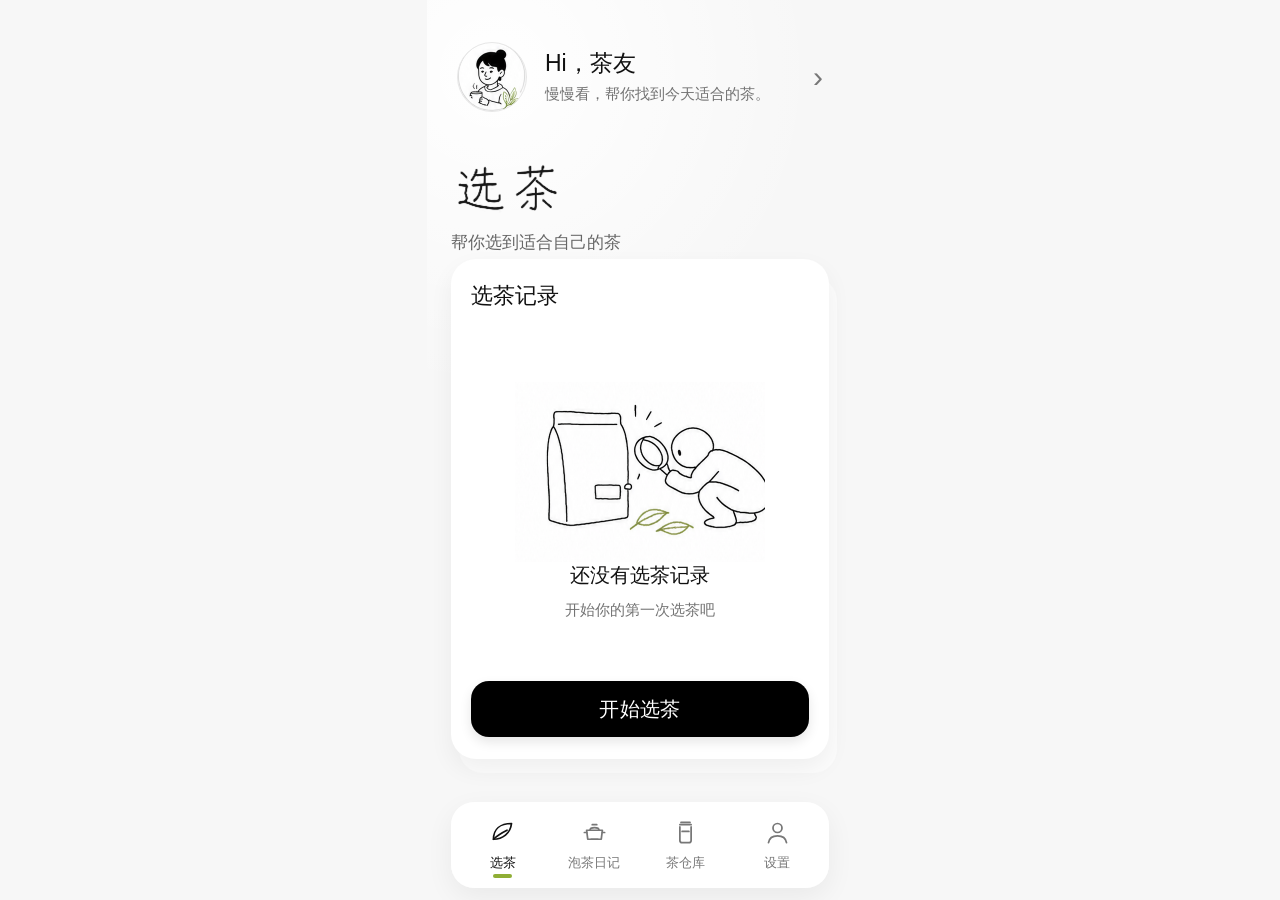
==== commit e01aefd5: "fix: close real sensory value smoke findings" ====
--- a/index.html
+++ b/index.html
@@ -12,13 +12,15 @@
       <section class="app-screen" id="app" aria-live="polite"></section>
     </main>
     <div class="toast" id="toast" role="status" aria-live="polite"></div>
-    <input id="album-input" type="file" accept="image/jpeg,image/png" hidden />
-    <input id="camera-input" type="file" accept="image/jpeg,image/png" capture="environment" hidden />
-    <input id="candidate-image-input" type="file" accept="image/jpeg,image/png" hidden />
+      <input id="album-input" type="file" accept="image/jpeg,image/png,image/heic,image/heif,.heic,.heif" hidden />
+      <input id="camera-input" type="file" accept="image/jpeg,image/png,image/heic,image/heif,.heic,.heif" capture="environment" hidden />
+      <input id="candidate-image-input" type="file" accept="image/jpeg,image/png,image/heic,image/heif,.heic,.heif" hidden />
     <script src="frontend/stores.js?v=2"></script>
     <script src="frontend/api-client.js"></script>
     <script src="frontend/public-config.js"></script>
-    <script src="frontend/adapters.js"></script>
+    <script src="frontend/adapters.js?v=3"></script>
+    <script src="frontend/image-preparation.js"></script>
+    <script src="frontend/adapters.js?v=3"></script>
     <script src="frontend/job-poller.js"></script>
     <script src="app.js"></script>
   </body>
--- a/styles.css
+++ b/styles.css
@@ -707,6 +707,57 @@
   font-size: 46px;
 }
 
+/* Mobile result and warehouse safeguards: preserve the existing layout while
+   keeping long real-world product names from expanding cards or covering actions. */
+.tabbar {
+  bottom: max(12px, env(safe-area-inset-bottom));
+  padding-bottom: calc(10px + env(safe-area-inset-bottom));
+}
+
+.page {
+  padding-bottom: max(124px, calc(108px + env(safe-area-inset-bottom)));
+}
+
+.bottom-actions,
+.result-actions,
+.preference-footer {
+  bottom: max(16px, env(safe-area-inset-bottom));
+}
+
+.result-hero > div {
+  min-width: 0;
+}
+
+.result-name {
+  display: -webkit-box;
+  overflow: hidden;
+  font-size: 21px;
+  line-height: 1.3;
+  text-overflow: ellipsis;
+  -webkit-box-orient: vertical;
+  -webkit-line-clamp: 2;
+}
+
+.result-type {
+  display: -webkit-box;
+  overflow: hidden;
+  line-height: 1.45;
+  text-overflow: ellipsis;
+  -webkit-box-orient: vertical;
+  -webkit-line-clamp: 2;
+}
+
+.warehouse-copy {
+  padding-right: 76px;
+}
+
+.warehouse-copy h3 {
+  display: block;
+  overflow: hidden;
+  text-overflow: ellipsis;
+  white-space: nowrap;
+}
+
 .timer-progress-orbit {
   position: absolute;
   inset: -10px;
